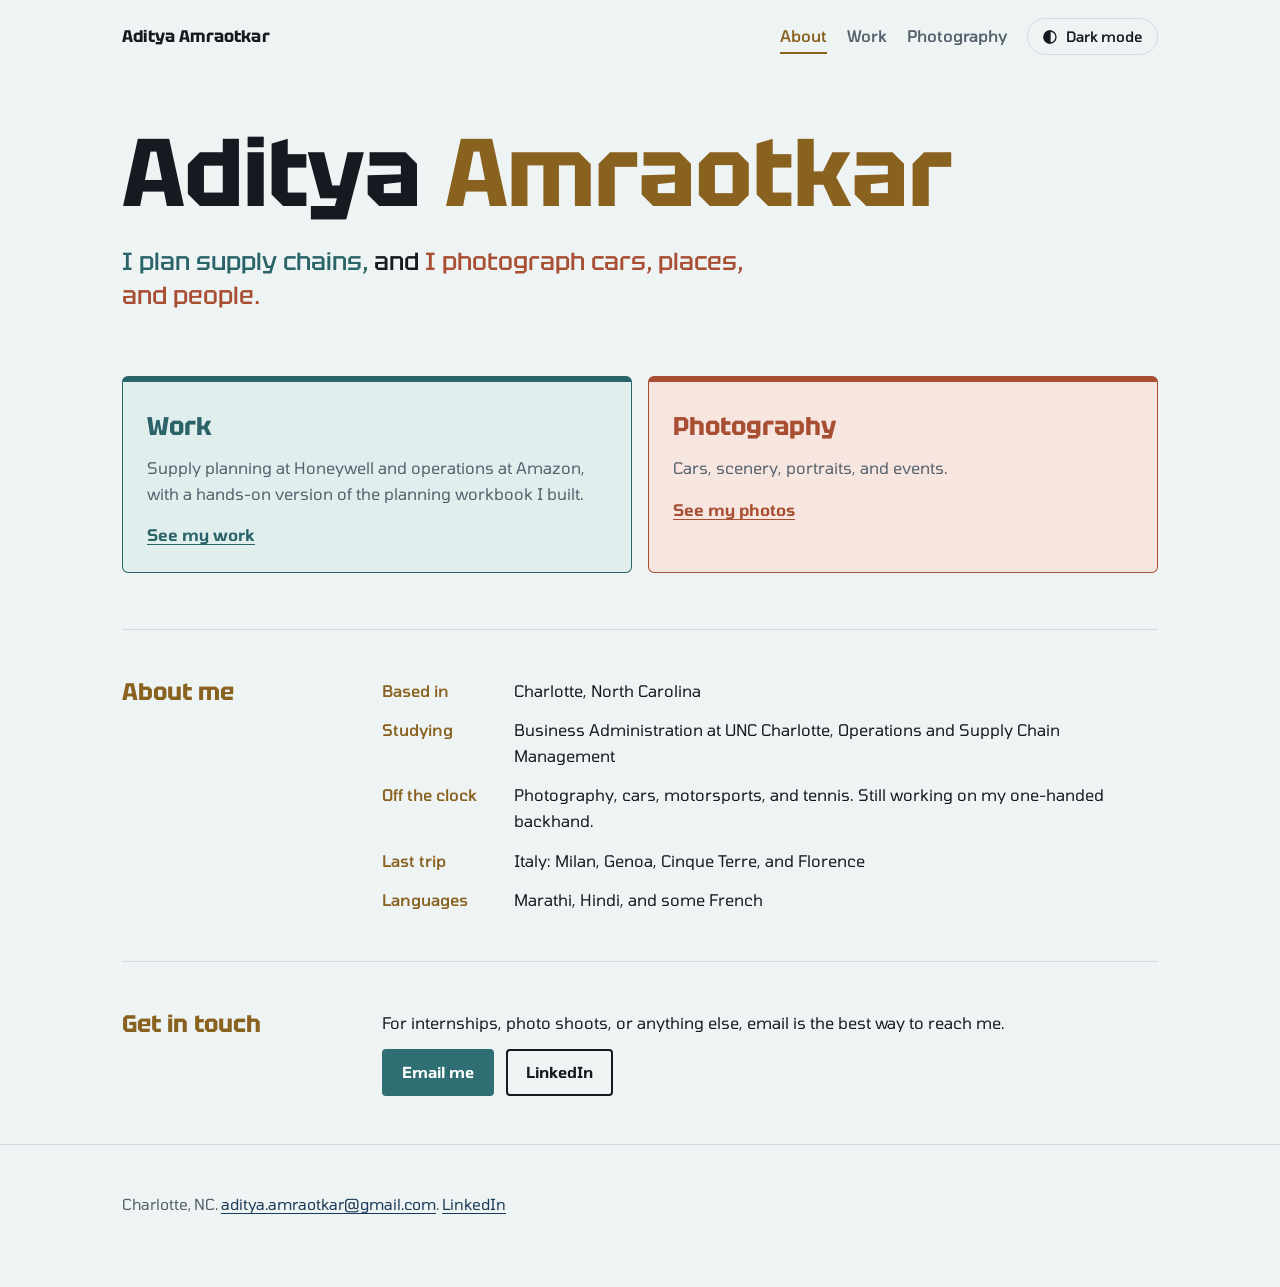
==== index.html @ 28fb200b "Launch personal site: about, work, and photography pages Co-Authored-By: Claude Opus 5.5 <noreply@an" ====
<!doctype html>
<html lang="en">
<head>
<meta charset="utf-8">
<meta name="viewport" content="width=device-width, initial-scale=1">
<title>Aditya Amraotkar</title>
<meta name="description" content="Aditya Amraotkar: supply planning student at UNC Charlotte and photographer.">
<script>
  try { var t = localStorage.getItem("theme"); if (t === "light" || t === "dark") document.documentElement.setAttribute("data-theme", t); } catch (e) {}
</script>
<link rel="preconnect" href="https://fonts.googleapis.com">
<link rel="preconnect" href="https://fonts.gstatic.com" crossorigin>
<link href="https://fonts.googleapis.com/css2?family=Tektur:wght@500;700&family=Tomorrow:wght@400;500;600&display=swap" rel="stylesheet">
<link rel="stylesheet" href="styles.css">
</head>
<body class="page-home">
<div class="wrap site-nav">
  <a class="brand" href="index.html">Aditya Amraotkar</a>
  <nav aria-label="Main">
    <a class="n-home" href="index.html" aria-current="page">About</a>
    <a class="n-work" href="work.html">Work</a>
    <a class="n-photo" href="photography.html">Photography</a>
    <button type="button" class="theme-btn" id="theme-btn" aria-pressed="false">
      <svg viewBox="0 0 24 24" fill="none" stroke="currentColor" stroke-width="2" aria-hidden="true"><circle cx="12" cy="12" r="9"/><path d="M12 3a9 9 0 0 0 0 18z" fill="currentColor"/></svg>
      <span id="theme-label">Dark mode</span>
    </button>
  </nav>
</div>
<header class="home-hero">
  <div class="wrap">
    <h1>Aditya <span class="c-ochre">Amraotkar</span></h1>
    <p class="tagline"><span class="c-sea">I plan supply chains,</span> and <span class="c-terra">I photograph cars, places, and people.</span></p>
  </div>
</header>

<main class="wrap">
  <div class="doors">
    <a class="door" href="work.html">
      <h2>Work</h2>
      <p>Supply planning at Honeywell and operations at Amazon, with a hands-on version of the planning workbook I built.</p>
      <span class="go">See my work</span>
    </a>
    <a class="door terra" href="photography.html">
      <h2>Photography</h2>
      <p>Cars, scenery, portraits, and events.</p>
      <span class="go">See my photos</span>
    </a>
  </div>

  <section aria-labelledby="about">
    <div class="split">
      <h2 class="sec" id="about">About me</h2>
      <ul class="facts">
        <li><span class="k">Based in</span><span>Charlotte, North Carolina</span></li>
        <li><span class="k">Studying</span><span>Business Administration at UNC Charlotte, Operations and Supply Chain Management</span></li>
        <li><span class="k">Off the clock</span><span>Photography, cars, motorsports, and tennis. Still working on my one-handed backhand.</span></li>
        <li><span class="k">Last trip</span><span>Italy: Milan, Genoa, Cinque Terre, and Florence</span></li>
        <li><span class="k">Languages</span><span>Marathi, Hindi, and some French</span></li>
      </ul>
    </div>
  </section>

  <section aria-labelledby="contact">
    <div class="split">
      <h2 class="sec" id="contact">Get in touch</h2>
      <div class="prose">
        <p>For internships, photo shoots, or anything else, email is the best way to reach me.</p>
        <ul class="links"><li><a class="btn primary" href="mailto:aditya.amraotkar@gmail.com">Email me</a></li><li><a class="btn" href="https://www.linkedin.com/in/adityaamraotkar" target="_blank" rel="noopener">LinkedIn</a></li></ul>
      </div>
    </div>
  </section>
</main>
<footer>
  <div class="wrap"><p>Charlotte, NC. <a href="mailto:aditya.amraotkar@gmail.com">aditya.amraotkar@gmail.com</a>. <a href="https://www.linkedin.com/in/adityaamraotkar" target="_blank" rel="noopener">LinkedIn</a></p></div>
</footer>
<script src="theme.js"></script>
</body>
</html>
---- styles.css ----
:root {
    --bg: #EEF4F4;
    --panel: #FFFFFF;
    --ink: #151A21;
    --muted: #55606C;
    --line: #D3D9E0;
    --soft: #E7EBEF;
    --link: #1B3A57;
    --short: #C00000;
    --below: #E97132;
    --ok: #196B24;
    --excess: #7030A0;
    --sea: #2F6E73; --terra: #B5573A; --ochre: #C8963E;
    --sea-text: #2A6468; --terra-text: #A84E33; --ochre-text: #8A6220;
    --sea-tint: #E1EEEE; --terra-tint: #F6E6DF;
    --on-ink: #FFFFFF;
    --on-link: #FFFFFF;
    --display: "Tektur", "Arial Narrow", Arial, sans-serif;
    --body: "Tomorrow", "Helvetica Neue", Arial, sans-serif;
    color-scheme: light;
  }
  @media (prefers-color-scheme: dark) {
    :root:not([data-theme="light"]) {
      --bg: #000000; --panel: #000000; --ink: #ECEFF3; --muted: #9AA4AF; --line: #2A2F36; --soft: #15181C;
      --link: #8DB8E0; --on-ink: #000000; --on-link: #000000; color-scheme: dark;
      --sea-text: #7FC3C7; --terra-text: #EE9F80; --ochre-text: #E6C077; --sea-tint: #000000; --terra-tint: #000000;
    }
  }
  :root[data-theme="dark"] {
    --bg: #000000; --panel: #000000; --ink: #ECEFF3; --muted: #9AA4AF; --line: #2A2F36; --soft: #15181C;
    --link: #8DB8E0; --on-ink: #000000; --on-link: #000000; color-scheme: dark;
    --sea-text: #7FC3C7; --terra-text: #EE9F80; --ochre-text: #E6C077; --sea-tint: #000000; --terra-tint: #000000;
  }
  .topbar { display: flex; justify-content: flex-end; padding-top: 16px; }
  .theme-btn { display: inline-flex; align-items: center; gap: 8px; font: inherit; font-size: 0.9rem; font-weight: 500; color: var(--ink); background: transparent; border: 1.5px solid var(--line); border-radius: 999px; padding: 6px 14px; cursor: pointer; }
  .theme-btn:hover { border-color: var(--ink); }
  .theme-btn svg { width: 16px; height: 16px; }
  * { box-sizing: border-box; }
  html { -webkit-text-size-adjust: 100%; background: var(--bg); }
  body { margin: 0; background: var(--bg); color: var(--ink); font-family: var(--body); font-size: 1rem; line-height: 1.6; }
  a { color: var(--link); text-underline-offset: 3px; }
  a:hover { color: var(--ink); }
  :focus-visible { outline: 3px solid var(--link); outline-offset: 2px; }
  .wrap { max-width: 1100px; margin: 0 auto; padding: 0 16px; }
  @media (min-width: 700px) { .wrap { padding: 0 32px; } }

  header.hero { padding: 32px 0 40px; }
  h1 { font-family: var(--display); font-weight: 700; font-size: clamp(2.4rem, 7vw, 4.6rem); line-height: 1; letter-spacing: -0.01em; margin: 0 0 20px; }
  .tagline { font-family: var(--display); font-weight: 500; font-size: clamp(1.15rem, 2.4vw, 1.55rem); line-height: 1.35; max-width: 32em; margin: 0 0 16px; }
  .meta { color: var(--muted); max-width: 42em; margin: 0 0 24px; }
  .links { display: flex; flex-wrap: wrap; gap: 12px; margin: 0; padding: 0; list-style: none; }
  .btn { display: inline-block; padding: 9px 18px; border: 2px solid var(--ink); border-radius: 4px; text-decoration: none; color: var(--ink); font-weight: 600; font-family: var(--body); font-size: 0.95rem; background: transparent; cursor: pointer; }
  .btn.primary { background: var(--ink); color: var(--on-ink); }
  .btn:hover { background: var(--link); border-color: var(--link); color: var(--on-link); }

  /* Planner demo */
  .planner { background: var(--panel); border: 1px solid var(--line); border-radius: 6px; padding: 20px; margin-bottom: 48px; }
  .planner h2 { font-family: var(--display); font-size: 1.4rem; margin: 0 0 4px; }
  .planner .note { color: var(--muted); font-size: 0.95rem; margin: 0 0 18px; max-width: 52em; }
  .controls { display: grid; gap: 12px; grid-template-columns: repeat(2, minmax(0, 1fr)); margin-bottom: 20px; }
  @media (min-width: 900px) { .controls { grid-template-columns: repeat(5, minmax(0, 1fr)); } }
  .controls label { display: block; font-size: 0.85rem; font-weight: 600; margin-bottom: 4px; }
  select, input[type="number"] {
    font: inherit; font-size: 0.92rem; color: var(--ink); background: var(--panel);
    border: 1.5px solid var(--line); border-radius: 4px; padding: 7px 8px; width: 100%;
  }
  select:disabled { background: var(--soft); color: var(--muted); }
  .scenario-desc { font-size: 0.92rem; color: var(--muted); margin: -8px 0 16px; min-height: 1.5em; }
  h3.sub { font-family: var(--display); font-size: 1.05rem; font-weight: 500; margin: 22px 0 8px; }
  .scroller { overflow-x: auto; }
  table.block, table.grid { border-collapse: separate; border-spacing: 2px; width: 100%; min-width: 720px; font-size: 0.8rem; font-variant-numeric: tabular-nums; }
  table.block th, table.grid th { font-weight: 500; color: var(--muted); text-align: right; padding: 4px 6px; }
  table.block th.rh, table.grid th.rh { text-align: left; color: var(--ink); white-space: nowrap; }
  table.block td { text-align: right; padding: 5px 6px; background: var(--soft); border-radius: 2px; }
  table.block tr.inv td { color: #fff; font-weight: 600; }
  table.block td.ov { box-shadow: inset 0 0 0 2px var(--ink); background: var(--panel); font-weight: 600; }
  table.grid td { text-align: center; color: #fff; font-weight: 600; padding: 6px 0; border-radius: 3px; }
  table.grid tr.pick { cursor: pointer; }
  table.grid tr.sel th.rh { text-decoration: underline; text-underline-offset: 3px; }
  .t-short { background: var(--short) !important; }
  .t-below { background: var(--below) !important; }
  .t-ok { background: var(--ok) !important; }
  .t-excess { background: var(--excess) !important; }
  .legend { display: flex; flex-wrap: wrap; gap: 6px 18px; margin: 10px 0 0; padding: 0; list-style: none; font-size: 0.88rem; }
  .legend li { display: flex; align-items: center; gap: 6px; }
  .sw { width: 13px; height: 13px; border-radius: 3px; display: inline-block; }
  .sw.ov { background: var(--panel); box-shadow: inset 0 0 0 2px var(--ink); }
  table.ovr { border-collapse: collapse; width: 100%; min-width: 720px; font-size: 0.88rem; }
  table.ovr th { text-align: left; font-weight: 600; padding: 6px; border-bottom: 1.5px solid var(--line); }
  table.ovr td { padding: 5px 6px; border-bottom: 1px solid var(--soft); }
  table.ovr td.ro { color: var(--muted); white-space: nowrap; }
  .rm { font: inherit; font-size: 0.85rem; background: none; border: 0; color: var(--muted); cursor: pointer; text-decoration: underline; padding: 4px; }
  .ovr-actions { margin-top: 12px; display: flex; flex-wrap: wrap; gap: 12px; align-items: center; }
  .ovr-actions .hint { color: var(--muted); font-size: 0.88rem; }

  section { border-top: 1px solid var(--line); padding: 48px 0; }
  .split { display: grid; gap: 16px; }
  @media (min-width: 800px) { .split { grid-template-columns: 220px 1fr; gap: 40px; } }
  h2.sec { font-family: var(--display); font-weight: 700; font-size: 1.5rem; line-height: 1.2; margin: 0; }
  h3 { font-family: var(--display); font-weight: 500; font-size: 1.25rem; line-height: 1.25; margin: 0 0 8px; }
  .prose { max-width: 42em; }
  .prose p { margin: 0 0 14px; }
  ul.tight { margin: 0 0 14px; padding-left: 1.2em; }
  ul.tight li { margin-bottom: 8px; }
  .tools { color: var(--muted); font-size: 0.92rem; }
  .role { margin-bottom: 22px; }
  .role p { margin: 0; }
  .role .when { color: var(--muted); font-size: 0.92rem; }
  footer { border-top: 1px solid var(--line); padding: 32px 0 56px; color: var(--muted); font-size: 0.95rem; }

/* Site navigation */
.site-nav { display: flex; flex-wrap: wrap; align-items: center; justify-content: space-between; gap: 12px 24px; padding-top: 18px; padding-bottom: 6px; }
.brand { font-family: var(--display); font-weight: 700; font-size: 1.05rem; color: var(--ink); text-decoration: none; letter-spacing: 0.01em; }
.site-nav nav { display: flex; flex-wrap: wrap; align-items: center; gap: 6px 20px; }
.site-nav nav a { color: var(--muted); text-decoration: none; font-weight: 500; padding: 4px 0; border-bottom: 2px solid transparent; }
.site-nav nav a:hover { color: var(--ink); }
.site-nav nav a[aria-current="page"] { color: var(--ink); border-bottom-color: var(--ink); }

/* Home */
.home-hero { padding: 64px 0 48px; }
.home-hero h1 { font-size: clamp(2.8rem, 9vw, 6rem); margin-bottom: 24px; }
.home-hero .tagline { max-width: 26em; }
.doors { display: grid; gap: 16px; margin: 0 0 56px; }
@media (min-width: 760px) { .doors { grid-template-columns: 1fr 1fr; } }
.door { --c: var(--sea); --ct: var(--sea-text); --tint: var(--sea-tint); display: block; border: 1.5px solid var(--ct); border-top-width: 6px; border-radius: 6px; padding: 24px; text-decoration: none; color: var(--ink); background: var(--tint); }
.door.terra { --c: var(--terra); --ct: var(--terra-text); --tint: var(--terra-tint); }
@media (prefers-reduced-motion: no-preference) { .door, .door * { transition: background-color .25s, color .25s, border-color .25s; } }
.door h2 { font-family: var(--display); font-weight: 700; font-size: 1.6rem; margin: 0 0 8px; color: var(--ct); }
.door p { margin: 0 0 16px; color: var(--muted); max-width: 30em; }
.door .go { font-weight: 600; color: var(--ct); text-decoration: underline; text-underline-offset: 3px; }
.door:hover, .door:focus-visible { background: var(--c); border-color: var(--c); color: #fff; }
.door:hover h2, .door:hover p, .door:hover .go, .door:focus-visible h2, .door:focus-visible p, .door:focus-visible .go { color: #fff; }

/* Color accents from the Vernazza palette: sea = work, terracotta = photography, ochre = about */
.c-sea { color: var(--sea-text); }
.c-terra { color: var(--terra-text); }
.c-ochre { color: var(--ochre-text); }
.page-work h2.sec { color: var(--sea-text); }
.page-work .btn.primary, .page-home .btn.primary { background: var(--sea); border-color: var(--sea); color: #fff; }
.page-photo .gallery-head h2 { color: var(--terra-text); }
.page-photo .chips a:hover { border-color: var(--terra-text); color: var(--terra-text); }
.page-home h2.sec { color: var(--ochre-text); }
.site-nav nav a.n-work[aria-current="page"], .site-nav nav a.n-work:hover { color: var(--sea-text); border-bottom-color: var(--sea-text); }
.site-nav nav a.n-photo[aria-current="page"], .site-nav nav a.n-photo:hover { color: var(--terra-text); border-bottom-color: var(--terra-text); }
.site-nav nav a.n-home[aria-current="page"], .site-nav nav a.n-home:hover { color: var(--ochre-text); border-bottom-color: var(--ochre-text); }
.facts .k { color: var(--ochre-text); font-weight: 500; }
.facts { list-style: none; margin: 0; padding: 0; display: grid; gap: 14px; }
.facts li { display: grid; grid-template-columns: 7.5em 1fr; gap: 12px; }

/* Photography */
.photo-hero { padding: 40px 0 24px; }
.photo-hero h1 { font-size: clamp(2.4rem, 7vw, 4.4rem); }
.chips { display: flex; flex-wrap: wrap; gap: 8px; margin: 0; padding: 0; list-style: none; }
.chips a { display: inline-block; padding: 6px 14px; border: 1.5px solid var(--line); border-radius: 999px; color: var(--ink); text-decoration: none; font-weight: 500; font-size: 0.95rem; }
.chips a:hover { border-color: var(--ink); }
.gallery-sec { border-top: 1px solid var(--line); padding: 36px 0 44px; }
.gallery-head { display: flex; flex-wrap: wrap; align-items: baseline; justify-content: space-between; gap: 8px 24px; margin-bottom: 16px; }
.gallery-head h2 { font-family: var(--display); font-weight: 700; font-size: 1.6rem; margin: 0; }
.gallery-head p { margin: 0; color: var(--muted); }
.gallery { display: flex; flex-wrap: wrap; gap: 6px; --rowh: 130px; }
@media (min-width: 700px) { .gallery { --rowh: 240px; } }
.gallery::after { content: ""; flex-grow: 999999; }
.g-item { flex: var(--r) 1 calc(var(--r) * var(--rowh)); max-width: 100%; position: relative; padding: 0; border: 0; background: var(--soft); cursor: zoom-in; overflow: hidden; border-radius: 2px; }
.g-item img, .g-item .ph { position: absolute; inset: 0; width: 100%; height: 100%; object-fit: cover; display: block; }
.ph { display: flex !important; align-items: center; justify-content: center; color: var(--muted); font-size: 0.85rem; background: repeating-linear-gradient(135deg, var(--soft) 0 12px, var(--bg) 12px 24px); }
@media (prefers-reduced-motion: no-preference) { .g-item img { transition: opacity .2s; } .g-item:hover img { opacity: .88; } }

dialog.lb { border: 0; padding: 0; margin: 0; width: 100vw; height: 100vh; max-width: none; max-height: none; background: #000; color: #ECEFF3; }
dialog.lb::backdrop { background: #000; }
.lb-stage { position: absolute; inset: 56px 0 64px; display: flex; align-items: center; justify-content: center; padding: 0 12px; touch-action: pan-y; }
.lb-stage img { max-width: 100%; max-height: 100%; object-fit: contain; }
.lb-stage .ph { position: static; width: min(90vw, 900px); aspect-ratio: 3 / 2; max-height: 100%; background: repeating-linear-gradient(135deg, #15181C 0 12px, #000 12px 24px); color: #9AA4AF; }
.lb-top, .lb-bottom { position: absolute; left: 0; right: 0; display: flex; align-items: center; justify-content: space-between; gap: 12px; padding: 12px 16px; }
.lb-top { top: 0; } .lb-bottom { bottom: 0; }
.lb button { font: inherit; font-weight: 500; color: #ECEFF3; background: transparent; border: 1.5px solid #2A2F36; border-radius: 999px; padding: 7px 16px; cursor: pointer; }
.lb button:hover { border-color: #ECEFF3; }
.lb .count { color: #9AA4AF; font-variant-numeric: tabular-nums; }
.lb .cap { color: #ECEFF3; font-size: 0.95rem; text-align: center; flex: 1; }
.lb :focus-visible { outline-color: #8DB8E0; }
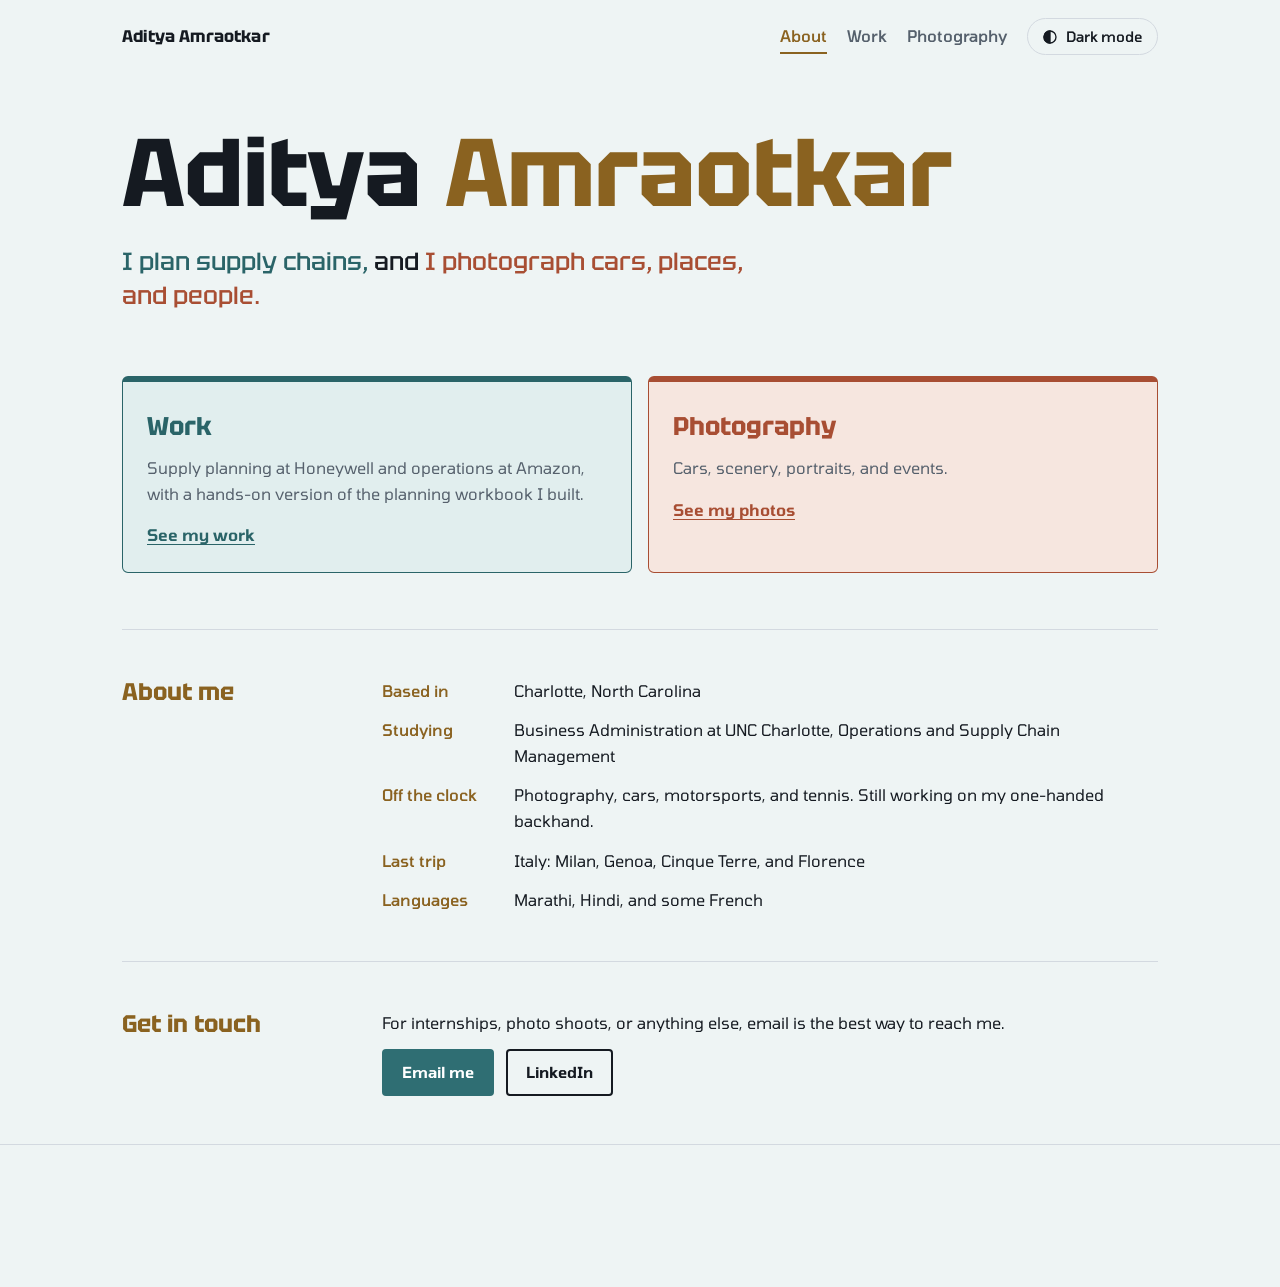
==== commit a60f74e5: "Add staggered fade-up animation as content loads and scrolls into view Co-Authored-By: Claude Opus 5" ====
--- a/index.html
+++ b/index.html
@@ -7,6 +7,10 @@
 <meta name="description" content="Aditya Amraotkar: supply planning student at UNC Charlotte and photographer.">
 <script>
   try { var t = localStorage.getItem("theme"); if (t === "light" || t === "dark") document.documentElement.setAttribute("data-theme", t); } catch (e) {}
+  if (window.IntersectionObserver && !window.matchMedia("(prefers-reduced-motion: reduce)").matches) {
+    document.documentElement.classList.add("reveal-on");
+    setTimeout(function () { if (!window.__reveal) document.documentElement.classList.remove("reveal-on"); }, 3000);
+  }
 </script>
 <link rel="preconnect" href="https://fonts.googleapis.com">
 <link rel="preconnect" href="https://fonts.gstatic.com" crossorigin>
--- a/styles.css
+++ b/styles.css
@@ -177,3 +177,7 @@
 .lb .count { color: #9AA4AF; font-variant-numeric: tabular-nums; }
 .lb .cap { color: #ECEFF3; font-size: 0.95rem; text-align: center; flex: 1; }
 .lb :focus-visible { outline-color: #8DB8E0; }
+
+/* Load-in animation: elements fade up in sequence as they come into view */
+.reveal-on .rv { opacity: 0; transform: translateY(28px); }
+.reveal-on .rv.in { opacity: 1; transform: none; transition: opacity .7s cubic-bezier(.2,.7,.2,1) var(--d, 0ms), transform .9s cubic-bezier(.2,.7,.2,1) var(--d, 0ms); }
